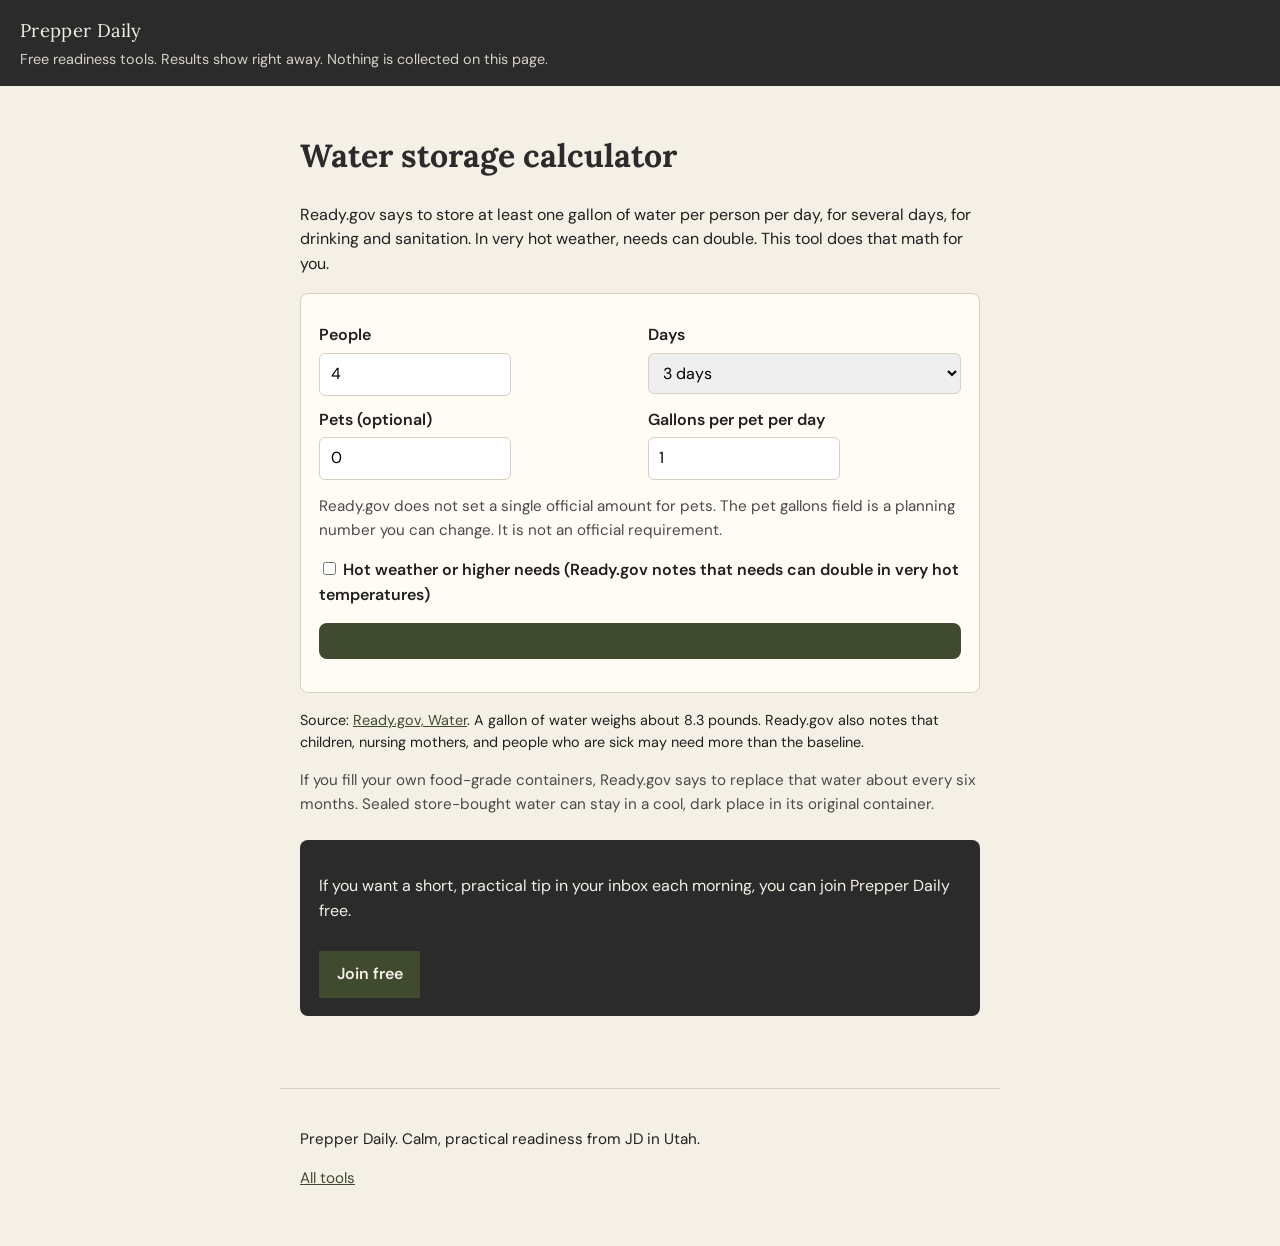
==== water.html @ 3aa91286 "Add Prepper Daily tools" ====
<!DOCTYPE html>
<html lang="en">
<head>
<meta charset="utf-8">
<meta name="viewport" content="width=device-width, initial-scale=1">
<title>Water storage calculator | Prepper Daily</title>
<meta name="description" content="Calculate emergency water storage using Ready.gov's one gallon per person per day.">
<link rel="preconnect" href="https://fonts.googleapis.com">
<link rel="preconnect" href="https://fonts.gstatic.com" crossorigin>
<link href="https://fonts.googleapis.com/css2?family=DM+Sans:wght@400;600&family=Lora:wght@700&display=swap" rel="stylesheet">
<link rel="stylesheet" href="styles.css">
</head>
<body>
<header class="app">
  <div class="brand"><a href="index.html">Prepper Daily</a></div>
  <div class="sub">Free readiness tools. Results show right away. Nothing is collected on this page.</div>
</header>

<main>
  <h1>Water storage calculator</h1>
  <p>Ready.gov says to store at least one gallon of water per person per day, for several days, for drinking and sanitation. In very hot weather, needs can double. This tool does that math for you.</p>
  <div class="card">
    <div class="row">
      <div>
        <label for="people">People</label>
        <input id="people" type="number" min="1" step="1" value="4">
      </div>
      <div>
        <label for="days">Days</label>
        <select id="days">
          <option value="3" selected>3 days</option>
          <option value="7">7 days</option>
          <option value="14">14 days</option>
        </select>
      </div>
    </div>
    <div class="row">
      <div>
        <label for="pets">Pets (optional)</label>
        <input id="pets" type="number" min="0" step="1" value="0">
      </div>
      <div>
        <label for="petgal">Gallons per pet per day</label>
        <input id="petgal" type="number" min="0" step="0.25" value="1">
      </div>
    </div>
    <p class="muted">Ready.gov does not set a single official amount for pets. The pet gallons field is a planning number you can change. It is not an official requirement.</p>
    <label><input type="checkbox" id="hot"> Hot weather or higher needs (Ready.gov notes that needs can double in very hot temperatures)</label>
    <div id="out" class="result" aria-live="polite"></div>
  </div>
  <p class="source">Source: <a href="https://www.ready.gov/water">Ready.gov, Water</a>. A gallon of water weighs about 8.3 pounds. Ready.gov also notes that children, nursing mothers, and people who are sick may need more than the baseline.</p>
  <p class="muted">If you fill your own food-grade containers, Ready.gov says to replace that water about every six months. Sealed store-bought water can stay in a cool, dark place in its original container.</p>
<script>
const galWeight = 8.3;
function n(id){ return Number(document.getElementById(id).value || 0); }
function render(){
  const people = Math.max(0, n('people'));
  const days = Math.max(1, n('days'));
  const pets = Math.max(0, n('pets'));
  const petgal = Math.max(0, n('petgal'));
  const hot = document.getElementById('hot').checked;
  const personRate = hot ? 2 : 1;
  const personGal = people * personRate * days;
  const petTotal = pets * petgal * days;
  const total = personGal + petTotal;
  const pounds = total * galWeight;
  const peopleBit = people === 1 ? '1 person' : people + ' people';
  const rateBit = hot ? '2 gallons per person per day (the doubled hot-weather figure Ready.gov mentions)' : 'Ready.gov\\'s baseline of 1 gallon per person per day';
  let petBit = '';
  if (pets > 0 && petgal > 0) {
    petBit = ' Plus ' + petTotal + ' gallons for pets, using your planning amount of ' + petgal + ' gallon(s) per pet per day.';
  }
  document.getElementById('out').innerHTML =
    '<h2>' + (Number.isInteger(total) ? total : total.toFixed(1)) + ' gallons</h2>' +
    '<p>About ' + pounds.toFixed(0) + ' pounds.</p>' +
    '<p>For ' + peopleBit + ' for ' + days + ' days, that uses ' + rateBit + '. That is ' + (Number.isInteger(personGal) ? personGal : personGal.toFixed(1)) + ' gallons for people.' + petBit + '</p>';
}
['people','days','pets','petgal','hot'].forEach(id => {
  document.getElementById(id).addEventListener('input', render);
  document.getElementById(id).addEventListener('change', render);
});
render();
</script>

<div class="signup">
  <p>If you want a short, practical tip in your inbox each morning, you can join Prepper Daily free.</p>
  <a class="btn" href="https://jds-newsletter-66e0ed.beehiiv.com/subscribe">Join free</a>
</div>
</main>
<footer class="app">
  <p>Prepper Daily. Calm, practical readiness from JD in Utah.</p>
  <p><a href="index.html">All tools</a></p>
</footer>
</body>
</html>
---- styles.css ----
/* Prepper Daily tools. Charcoal and olive. */
:root {
  --olive: #3F4A2E;
  --charcoal: #2B2B2B;
  --tan: #8B7355;
  --paper: #F5F0E6;
  --ink: #1F1F1F;
  --card: #FFFcf6;
  --line: #d8d0c2;
}
* { box-sizing: border-box; }
html, body { margin: 0; padding: 0; }
body {
  font-family: "DM Sans", system-ui, sans-serif;
  background: var(--paper);
  color: var(--ink);
  line-height: 1.55;
}
h1, h2, h3 { font-family: Lora, Georgia, serif; color: var(--charcoal); font-weight: 700; }
a { color: var(--olive); }
header.app {
  background: var(--charcoal);
  color: var(--paper);
  padding: 1rem 1.25rem;
}
header.app a { color: var(--paper); text-decoration: none; }
header.app .brand { font-family: Lora, Georgia, serif; font-size: 1.15rem; letter-spacing: 0.02em; }
header.app .sub { font-size: 0.9rem; opacity: 0.85; margin-top: 0.2rem; }
main { max-width: 720px; margin: 0 auto; padding: 1.5rem 1.25rem 3rem; }
.card {
  background: var(--card);
  border: 1px solid var(--line);
  border-radius: 8px;
  padding: 1.1rem 1.15rem;
  margin: 1rem 0;
}
label { display: block; font-weight: 600; margin: 0.75rem 0 0.3rem; }
input, select, button, textarea {
  font: inherit;
  padding: 0.5rem 0.65rem;
  border-radius: 6px;
  border: 1px solid var(--line);
  width: 100%;
}
input[type="number"] { max-width: 12rem; }
input[type="checkbox"] { width: auto; }
.row { display: flex; gap: 1rem; flex-wrap: wrap; }
.row > * { flex: 1; min-width: 140px; }
button, .btn {
  display: inline-block;
  background: var(--olive);
  color: var(--paper);
  border: 0;
  padding: 0.7rem 1.1rem;
  text-decoration: none;
  font-weight: 600;
  cursor: pointer;
  width: auto;
  margin-top: 0.75rem;
}
button.secondary { background: var(--charcoal); }
.btn.ghost, a.ghost {
  background: transparent;
  color: var(--olive);
  border: 1px solid var(--olive);
}
.result {
  background: var(--olive);
  color: var(--paper);
  border-radius: 8px;
  padding: 1.1rem 1.2rem;
  margin: 1rem 0;
}
.result h2 { color: var(--paper); margin-top: 0; }
.result a { color: var(--paper); }
.muted { color: #4a4a4a; font-size: 0.95rem; }
.tools { display: grid; gap: 1rem; }
.tools a {
  display: block;
  background: var(--card);
  border: 1px solid var(--line);
  border-radius: 8px;
  padding: 1rem 1.1rem;
  text-decoration: none;
  color: var(--ink);
}
.tools a h2 { margin: 0 0 0.35rem; color: var(--olive); }
footer.app {
  border-top: 1px solid var(--line);
  padding: 1.5rem 1.25rem 2.5rem;
  max-width: 720px;
  margin: 0 auto;
  font-size: 0.95rem;
}
.signup {
  background: var(--charcoal);
  color: var(--paper);
  border-radius: 8px;
  padding: 1.1rem 1.2rem;
  margin: 1.5rem 0;
}
.signup a.btn { background: var(--olive); color: var(--paper); }
ul.clean { padding-left: 1.2rem; }
.list-out li { margin: 0.25rem 0; }
#search-results { list-style: none; padding: 0; margin: 0.5rem 0 0; }
#search-results li button {
  background: var(--card);
  color: var(--ink);
  border: 1px solid var(--line);
  width: 100%;
  text-align: left;
  margin: 0.25rem 0;
}
.source { font-size: 0.9rem; margin-top: 1rem; }
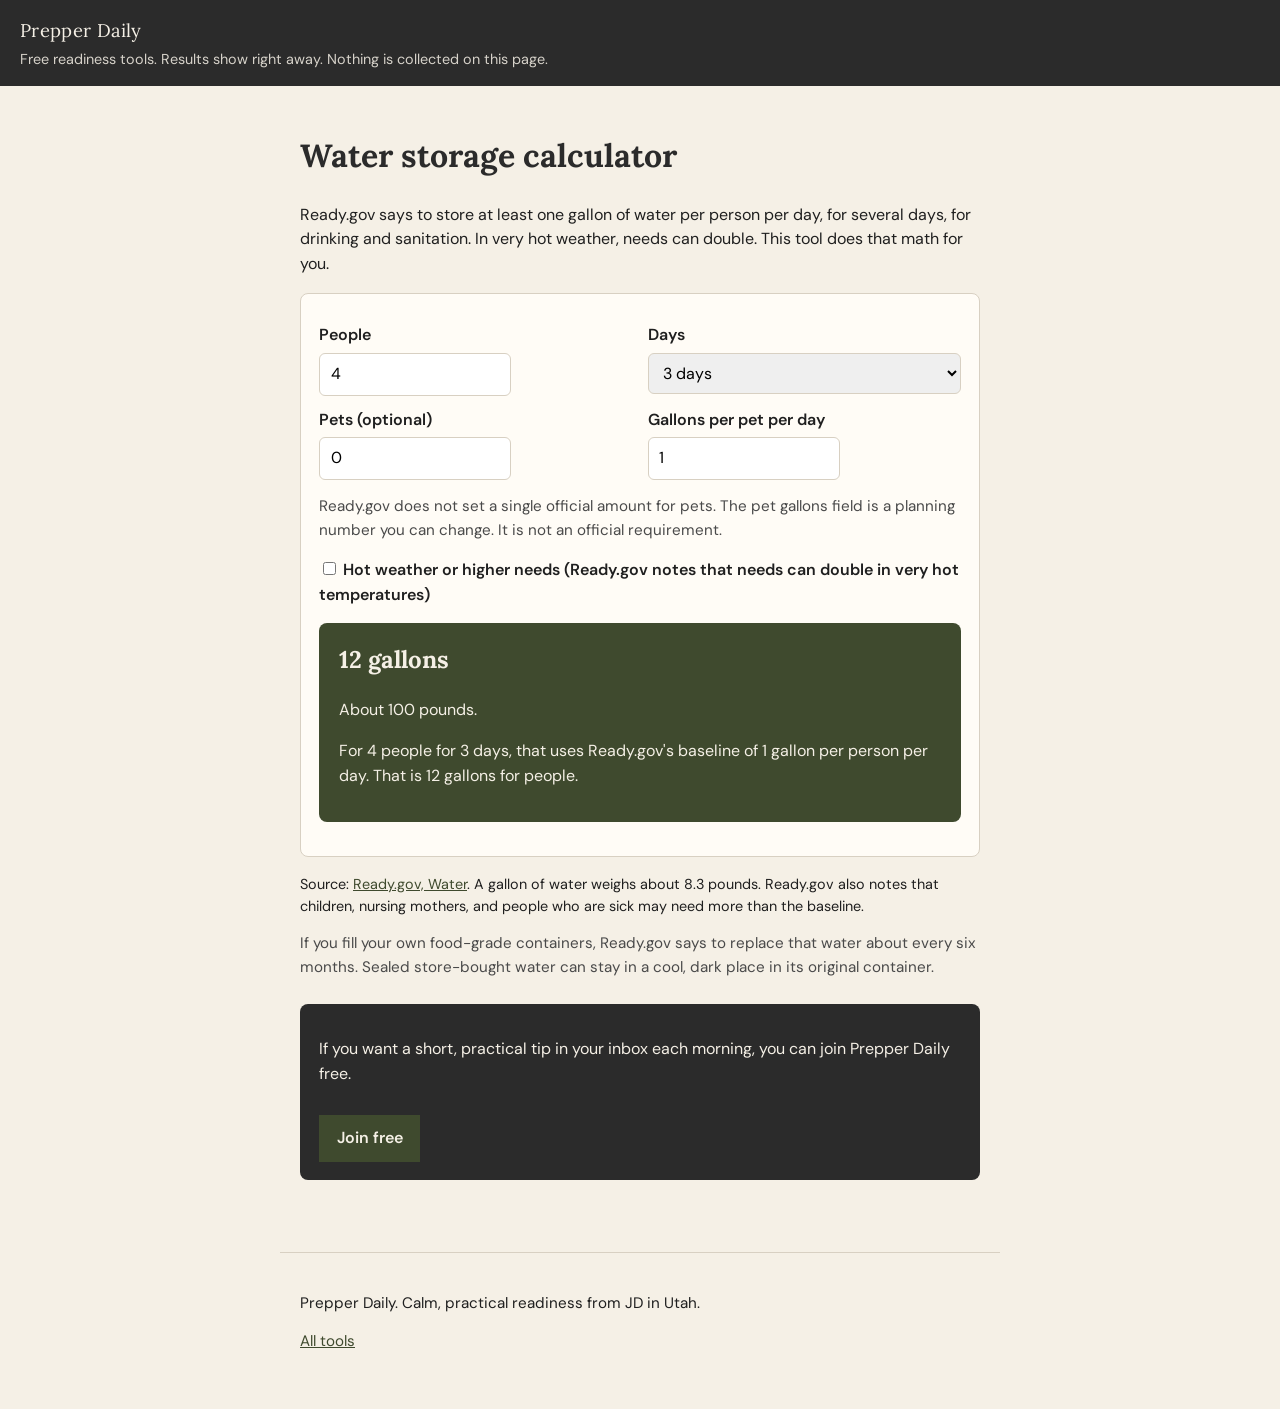
==== commit ed6c4de2: "Fix JS string escaping in water and kit" ====
--- a/water.html
+++ b/water.html
@@ -65,7 +65,7 @@
   const total = personGal + petTotal;
   const pounds = total * galWeight;
   const peopleBit = people === 1 ? '1 person' : people + ' people';
-  const rateBit = hot ? '2 gallons per person per day (the doubled hot-weather figure Ready.gov mentions)' : 'Ready.gov\\'s baseline of 1 gallon per person per day';
+  const rateBit = hot ? '2 gallons per person per day (the doubled hot-weather figure Ready.gov mentions)' : 'Ready.gov\'s baseline of 1 gallon per person per day';
   let petBit = '';
   if (pets > 0 && petgal > 0) {
     petBit = ' Plus ' + petTotal + ' gallons for pets, using your planning amount of ' + petgal + ' gallon(s) per pet per day.';
